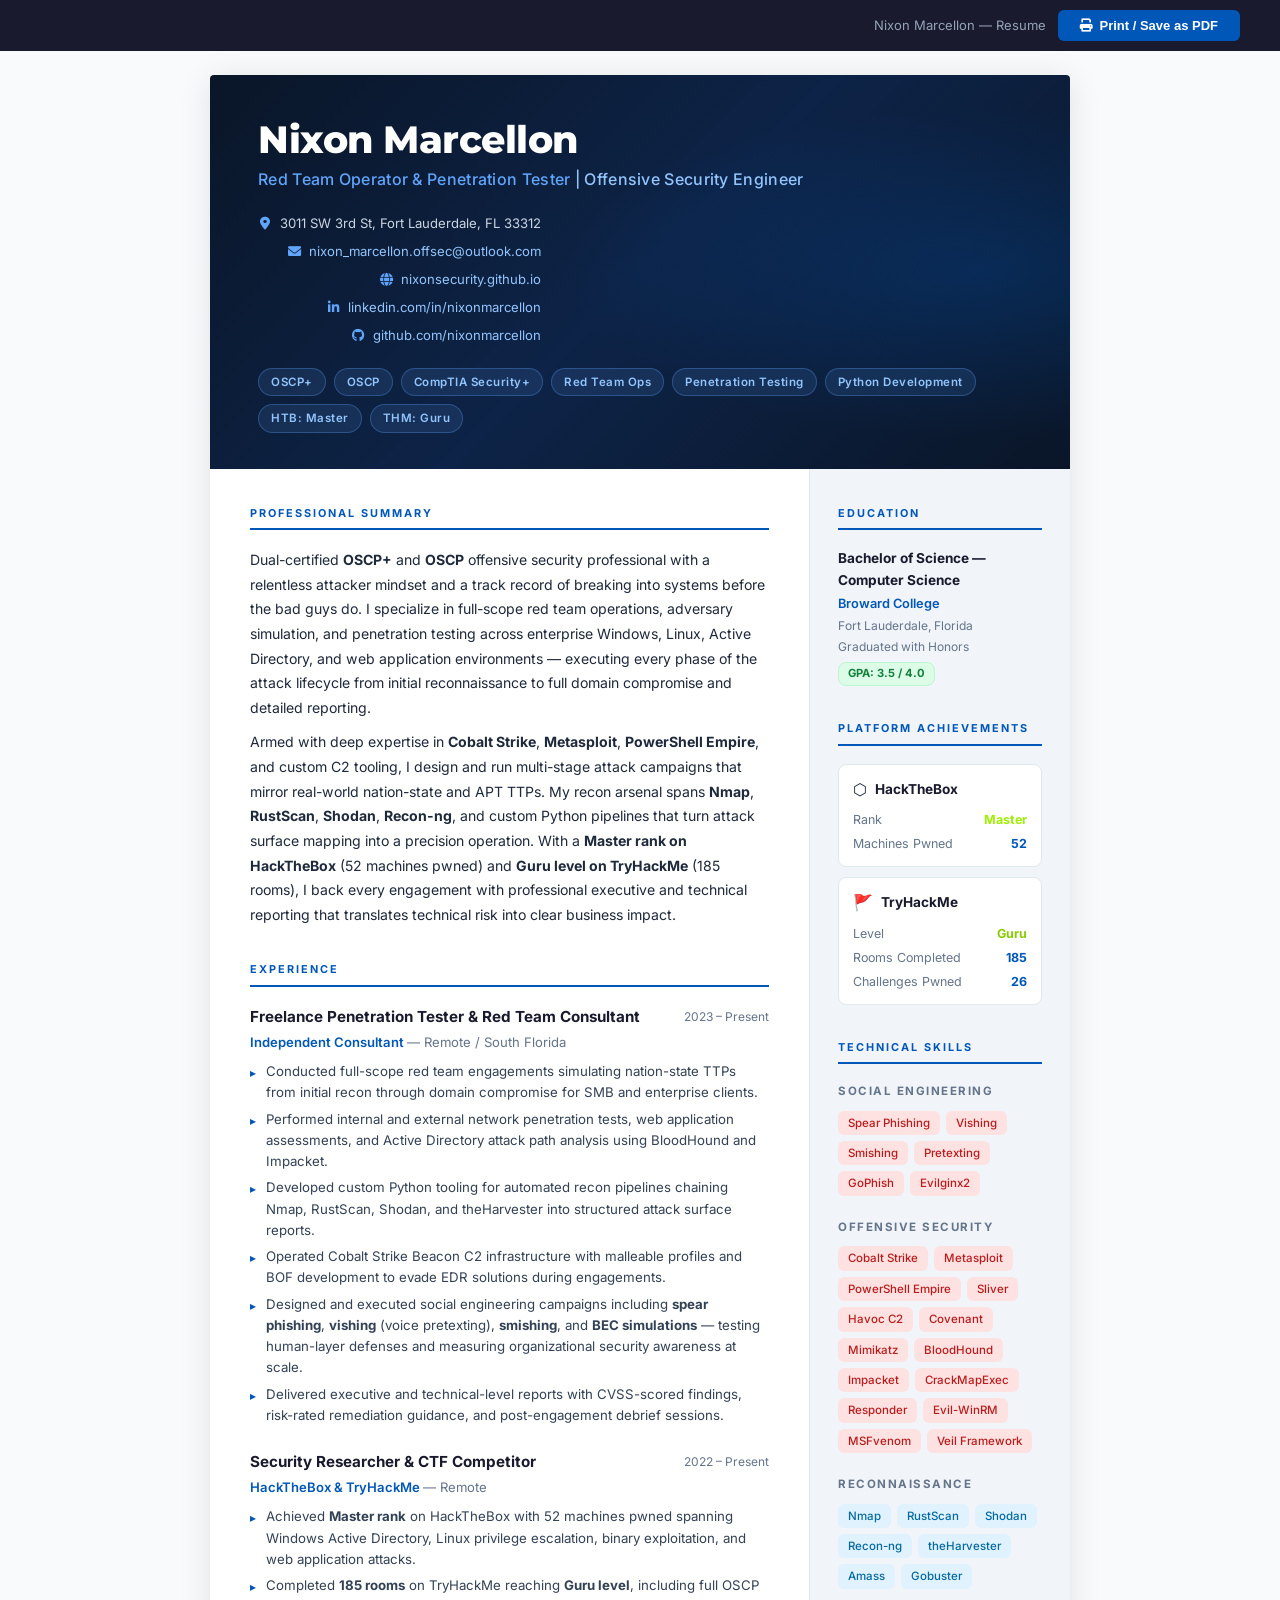
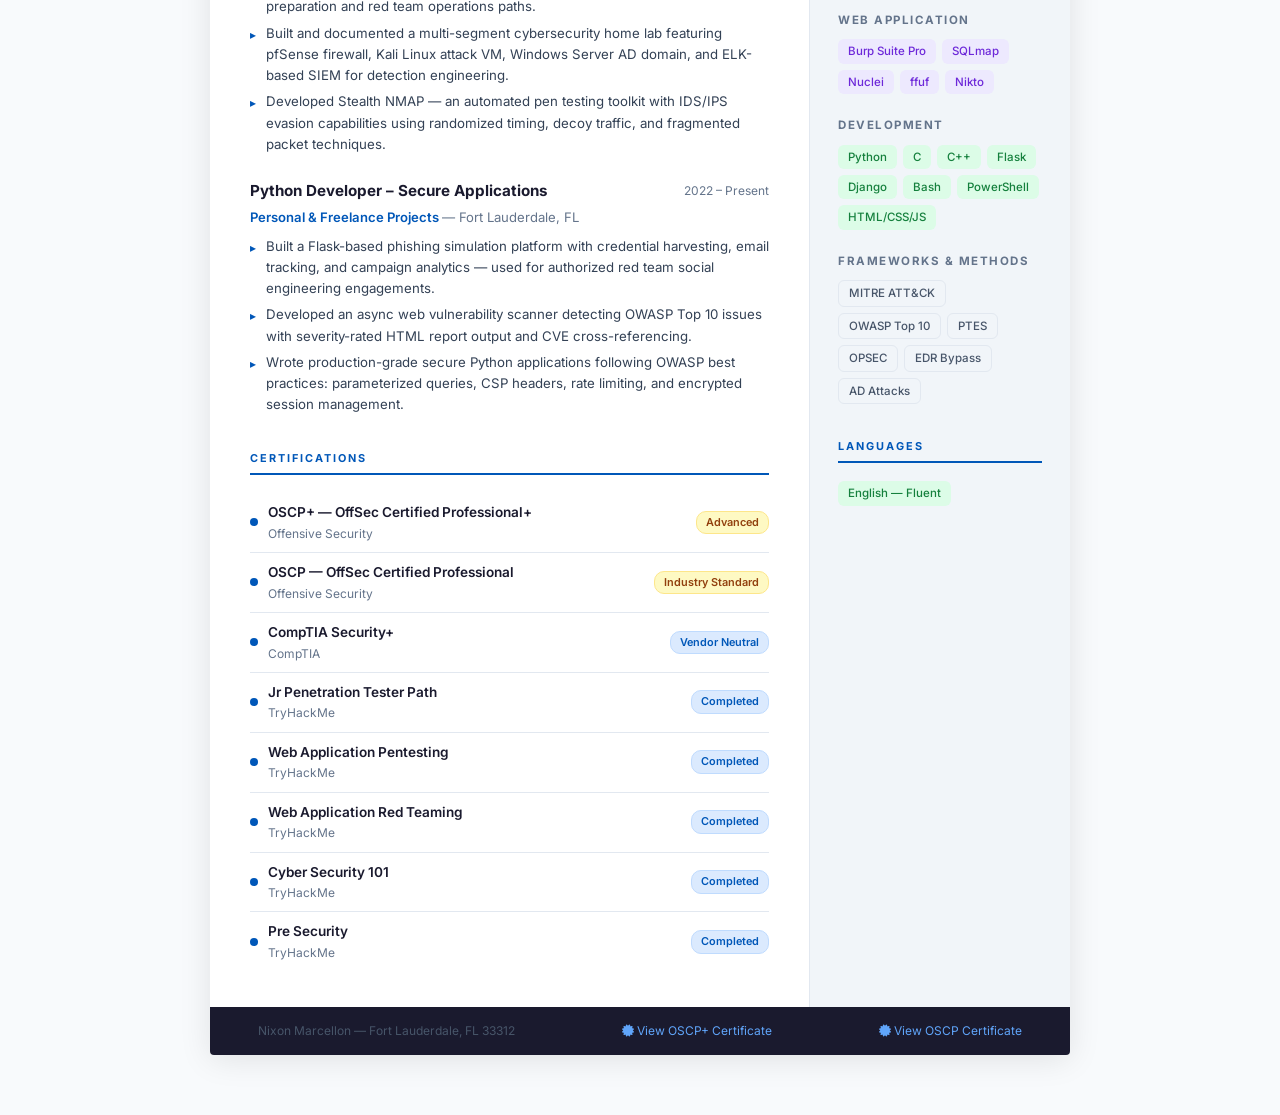
==== resume.html @ c21e5da6 "Initial portfolio launch" ====
<!DOCTYPE html>
<html lang="en">
<head>
  <meta charset="UTF-8" />
  <meta name="viewport" content="width=device-width, initial-scale=1.0" />
  <title>Nixon Marcellon – Resume</title>
  <link href="https://fonts.googleapis.com/css2?family=Inter:wght@300;400;500;600;700;800&family=Montserrat:wght@700;800&display=swap" rel="stylesheet">
  <style>
    *, *::before, *::after { box-sizing: border-box; margin: 0; padding: 0; }

    :root {
      --accent:   #0057b8;
      --accent2:  #003d82;
      --dark:     #1a1a2e;
      --text:     #1e293b;
      --muted:    #64748b;
      --border:   #e2e8f0;
      --bg:       #f8fafc;
      --white:    #ffffff;
      --green:    #16a34a;
    }

    html { scroll-behavior: smooth; }

    body {
      font-family: 'Inter', sans-serif;
      background: var(--bg);
      color: var(--text);
      line-height: 1.6;
      font-size: 14px;
    }

    /* ── Print button (hidden on print) ── */
    .print-bar {
      background: var(--dark);
      padding: 10px 40px;
      display: flex;
      justify-content: flex-end;
      gap: 12px;
      align-items: center;
    }
    .print-bar span { color: #94a3b8; font-size: 13px; }
    .btn-print {
      background: var(--accent);
      color: #fff;
      border: none;
      padding: 8px 22px;
      border-radius: 6px;
      font-size: 13px;
      font-weight: 600;
      cursor: pointer;
      display: flex;
      align-items: center;
      gap: 7px;
      transition: background 0.2s;
    }
    .btn-print:hover { background: var(--accent2); }

    /* ── Page wrapper ── */
    .page {
      max-width: 860px;
      margin: 24px auto 60px;
      background: var(--white);
      box-shadow: 0 4px 32px rgba(0,0,0,0.1);
      border-radius: 4px;
      overflow: hidden;
    }

    /* ── Header / Hero ── */
    .resume-header {
      background: linear-gradient(135deg, #0a1628 0%, #0d2347 50%, #0a1628 100%);
      padding: 44px 48px 36px;
      position: relative;
      overflow: hidden;
    }
    .resume-header::before {
      content: '';
      position: absolute;
      inset: 0;
      background: radial-gradient(ellipse 70% 60% at 90% 50%, rgba(0,87,184,0.25) 0%, transparent 70%);
    }
    .header-inner { position: relative; z-index: 1; }
    .header-top { display: flex; justify-content: space-between; align-items: flex-start; flex-wrap: wrap; gap: 20px; }

    .name-block h1 {
      font-family: 'Montserrat', sans-serif;
      font-size: 2.4rem;
      font-weight: 800;
      color: #ffffff;
      letter-spacing: -0.5px;
      line-height: 1.1;
    }
    .name-block .title-line {
      font-size: 1rem;
      color: #60a5fa;
      font-weight: 500;
      margin-top: 6px;
      letter-spacing: 0.3px;
    }
    .name-block .title-line span {
      color: #93c5fd;
    }

    .contact-block {
      display: flex;
      flex-direction: column;
      gap: 7px;
      align-items: flex-end;
    }
    .contact-item {
      display: flex;
      align-items: center;
      gap: 8px;
      color: #cbd5e1;
      font-size: 0.82rem;
    }
    .contact-item i { color: #60a5fa; width: 14px; text-align: center; }
    .contact-item a { color: #93c5fd; text-decoration: none; }

    .tag-row {
      display: flex;
      flex-wrap: wrap;
      gap: 8px;
      margin-top: 22px;
    }
    .h-tag {
      background: rgba(96,165,250,0.12);
      border: 1px solid rgba(96,165,250,0.3);
      color: #93c5fd;
      font-size: 0.72rem;
      padding: 4px 12px;
      border-radius: 20px;
      font-weight: 600;
      letter-spacing: 0.5px;
    }

    /* ── Body layout ── */
    .resume-body {
      display: grid;
      grid-template-columns: 1fr 260px;
      gap: 0;
    }

    /* ── Main column ── */
    .main-col { padding: 36px 40px; border-right: 1px solid var(--border); }

    /* ── Sidebar ── */
    .side-col { padding: 36px 28px; background: #f1f5f9; }

    /* ── Section styles ── */
    .section { margin-bottom: 34px; }
    .section:last-child { margin-bottom: 0; }

    .sec-title {
      font-size: 0.68rem;
      font-weight: 700;
      text-transform: uppercase;
      letter-spacing: 2px;
      color: var(--accent);
      border-bottom: 2px solid var(--accent);
      padding-bottom: 6px;
      margin-bottom: 18px;
    }

    /* ── Summary ── */
    .summary p {
      color: var(--text);
      font-size: 0.88rem;
      line-height: 1.75;
    }

    /* ── Experience / Education entries ── */
    .entry { margin-bottom: 24px; }
    .entry:last-child { margin-bottom: 0; }

    .entry-header {
      display: flex;
      justify-content: space-between;
      align-items: flex-start;
      flex-wrap: wrap;
      gap: 4px;
      margin-bottom: 3px;
    }
    .entry-title {
      font-weight: 700;
      font-size: 0.95rem;
      color: var(--dark);
    }
    .entry-date {
      font-size: 0.75rem;
      color: var(--muted);
      white-space: nowrap;
      padding-top: 2px;
    }
    .entry-sub {
      font-size: 0.82rem;
      color: var(--accent);
      font-weight: 600;
      margin-bottom: 8px;
    }
    .entry-sub .location {
      color: var(--muted);
      font-weight: 400;
    }

    .bullet-list {
      list-style: none;
      display: flex;
      flex-direction: column;
      gap: 5px;
    }
    .bullet-list li {
      font-size: 0.83rem;
      color: #334155;
      padding-left: 16px;
      position: relative;
      line-height: 1.6;
    }
    .bullet-list li::before {
      content: '▸';
      position: absolute;
      left: 0;
      color: var(--accent);
      font-size: 0.75rem;
      top: 2px;
    }

    /* ── Certs in main ── */
    .cert-row {
      display: flex;
      align-items: center;
      justify-content: space-between;
      padding: 9px 0;
      border-bottom: 1px solid var(--border);
      gap: 10px;
    }
    .cert-row:last-child { border-bottom: none; }
    .cert-row-left { display: flex; align-items: center; gap: 10px; }
    .cert-dot {
      width: 8px; height: 8px; border-radius: 50%;
      background: var(--accent);
      flex-shrink: 0;
    }
    .cert-row-name { font-size: 0.85rem; font-weight: 600; color: var(--dark); }
    .cert-row-issuer { font-size: 0.75rem; color: var(--muted); }
    .cert-row-badge {
      font-size: 0.68rem;
      background: #dbeafe;
      color: var(--accent);
      border: 1px solid #bfdbfe;
      padding: 2px 9px;
      border-radius: 10px;
      font-weight: 600;
      white-space: nowrap;
    }
    .cert-row-badge.gold {
      background: #fef9c3;
      color: #92400e;
      border-color: #fde68a;
    }

    /* ── Sidebar skills ── */
    .skill-group { margin-bottom: 22px; }
    .skill-group:last-child { margin-bottom: 0; }
    .skill-group-title {
      font-size: 0.72rem;
      font-weight: 700;
      text-transform: uppercase;
      letter-spacing: 1.5px;
      color: var(--muted);
      margin-bottom: 10px;
    }
    .skill-tag-wrap { display: flex; flex-wrap: wrap; gap: 6px; }
    .sk-tag {
      background: #e0f2fe;
      color: #0369a1;
      font-size: 0.72rem;
      padding: 3px 10px;
      border-radius: 6px;
      font-weight: 500;
    }
    .sk-tag.red { background: #fee2e2; color: #b91c1c; }
    .sk-tag.purple { background: #ede9fe; color: #6d28d9; }
    .sk-tag.green { background: #dcfce7; color: #15803d; }
    .sk-tag.gray { background: #f1f5f9; color: #475569; border: 1px solid #e2e8f0; }

    /* ── Platform stats sidebar ── */
    .platform-stat-item {
      background: var(--white);
      border: 1px solid var(--border);
      border-radius: 8px;
      padding: 12px 14px;
      margin-bottom: 10px;
    }
    .platform-stat-item:last-child { margin-bottom: 0; }
    .pstat-header {
      display: flex;
      align-items: center;
      gap: 8px;
      margin-bottom: 8px;
    }
    .pstat-icon { font-size: 1rem; }
    .pstat-name { font-weight: 700; font-size: 0.85rem; color: var(--dark); }
    .pstat-row { display: flex; justify-content: space-between; font-size: 0.78rem; margin-bottom: 4px; }
    .pstat-row:last-child { margin-bottom: 0; }
    .pstat-label { color: var(--muted); }
    .pstat-val { font-weight: 700; color: var(--accent); }
    .htb-color { color: #9fef00 !important; }
    .thm-color { color: #88cc00 !important; }

    /* ── Education sidebar entry ── */
    .edu-item { margin-bottom: 18px; }
    .edu-item:last-child { margin-bottom: 0; }
    .edu-degree { font-size: 0.85rem; font-weight: 700; color: var(--dark); }
    .edu-school { font-size: 0.8rem; color: var(--accent); font-weight: 600; margin-top: 2px; }
    .edu-detail { font-size: 0.75rem; color: var(--muted); margin-top: 2px; }
    .gpa-badge {
      display: inline-block;
      margin-top: 6px;
      background: #dcfce7;
      color: #15803d;
      border: 1px solid #bbf7d0;
      font-size: 0.7rem;
      font-weight: 700;
      padding: 2px 9px;
      border-radius: 8px;
    }

    /* ── Footer ── */
    .resume-footer {
      background: var(--dark);
      padding: 14px 48px;
      display: flex;
      justify-content: space-between;
      align-items: center;
      flex-wrap: wrap;
      gap: 8px;
    }
    .resume-footer span { color: #475569; font-size: 0.75rem; }
    .resume-footer a { color: #60a5fa; text-decoration: none; font-size: 0.75rem; }

    /* ── Print styles ── */
    @media print {
      .print-bar { display: none !important; }
      body { background: white; font-size: 12px; }
      .page { box-shadow: none; margin: 0; border-radius: 0; max-width: 100%; }
      .resume-header { -webkit-print-color-adjust: exact; print-color-adjust: exact; }
      .side-col { -webkit-print-color-adjust: exact; print-color-adjust: exact; }
    }

    @media (max-width: 700px) {
      .resume-body { grid-template-columns: 1fr; }
      .side-col { border-top: 1px solid var(--border); }
      .main-col { padding: 28px 24px; }
      .side-col { padding: 28px 24px; }
      .resume-header { padding: 32px 24px 28px; }
      .header-top { flex-direction: column; }
      .contact-block { align-items: flex-start; }
    }
  </style>
  <link rel="stylesheet" href="https://cdnjs.cloudflare.com/ajax/libs/font-awesome/6.0.0/css/all.min.css">
</head>
<body>

  <!-- Print bar -->
  <div class="print-bar">
    <span>Nixon Marcellon — Resume</span>
    <button class="btn-print" onclick="window.print()">
      <i class="fas fa-print"></i> Print / Save as PDF
    </button>
  </div>

  <div class="page">

    <!-- ── Header ── -->
    <header class="resume-header">
      <div class="header-inner">
        <div class="header-top">
          <div class="name-block">
            <h1>Nixon Marcellon</h1>
            <div class="title-line">Red Team Operator &amp; Penetration Tester <span>| Offensive Security Engineer</span></div>
          </div>
          <div class="contact-block">
            <div class="contact-item"><i class="fas fa-map-marker-alt"></i> 3011 SW 3rd St, Fort Lauderdale, FL 33312</div>
            <div class="contact-item"><i class="fas fa-envelope"></i> <a href="mailto:nixon_marcellon.offsec@outlook.com">nixon_marcellon.offsec@outlook.com</a></div>
            <div class="contact-item"><i class="fas fa-globe"></i> <a href="https://nixonsecurity.github.io" target="_blank">nixonsecurity.github.io</a></div>
            <div class="contact-item"><i class="fab fa-linkedin-in"></i> <a href="#">linkedin.com/in/nixonmarcellon</a></div>
            <div class="contact-item"><i class="fab fa-github"></i> <a href="#">github.com/nixonmarcellon</a></div>
          </div>
        </div>
        <div class="tag-row">
          <span class="h-tag">OSCP+</span>
          <span class="h-tag">OSCP</span>
          <span class="h-tag">CompTIA Security+</span>
          <span class="h-tag">Red Team Ops</span>
          <span class="h-tag">Penetration Testing</span>
          <span class="h-tag">Python Development</span>
          <span class="h-tag">HTB: Master</span>
          <span class="h-tag">THM: Guru</span>
        </div>
      </div>
    </header>

    <div class="resume-body">

      <!-- ══ MAIN COLUMN ══ -->
      <div class="main-col">

        <!-- Professional Summary -->
        <div class="section summary">
          <div class="sec-title">Professional Summary</div>
          <p>
            Dual-certified <strong>OSCP+</strong> and <strong>OSCP</strong> offensive security professional with a relentless attacker mindset and a track record of breaking into systems before the bad guys do. I specialize in full-scope red team operations, adversary simulation, and penetration testing across enterprise Windows, Linux, Active Directory, and web application environments — executing every phase of the attack lifecycle from initial reconnaissance to full domain compromise and detailed reporting.
          </p>
          <p style="margin-top:10px;">
            Armed with deep expertise in <strong>Cobalt Strike</strong>, <strong>Metasploit</strong>, <strong>PowerShell Empire</strong>, and custom C2 tooling, I design and run multi-stage attack campaigns that mirror real-world nation-state and APT TTPs. My recon arsenal spans <strong>Nmap</strong>, <strong>RustScan</strong>, <strong>Shodan</strong>, <strong>Recon-ng</strong>, and custom Python pipelines that turn attack surface mapping into a precision operation. With a <strong>Master rank on HackTheBox</strong> (52 machines pwned) and <strong>Guru level on TryHackMe</strong> (185 rooms), I back every engagement with professional executive and technical reporting that translates technical risk into clear business impact.
          </p>
        </div>

        <!-- Experience -->
        <div class="section">
          <div class="sec-title">Experience</div>

          <div class="entry">
            <div class="entry-header">
              <div class="entry-title">Freelance Penetration Tester &amp; Red Team Consultant</div>
              <div class="entry-date">2023 – Present</div>
            </div>
            <div class="entry-sub">Independent Consultant <span class="location">— Remote / South Florida</span></div>
            <ul class="bullet-list">
              <li>Conducted full-scope red team engagements simulating nation-state TTPs from initial recon through domain compromise for SMB and enterprise clients.</li>
              <li>Performed internal and external network penetration tests, web application assessments, and Active Directory attack path analysis using BloodHound and Impacket.</li>
              <li>Developed custom Python tooling for automated recon pipelines chaining Nmap, RustScan, Shodan, and theHarvester into structured attack surface reports.</li>
              <li>Operated Cobalt Strike Beacon C2 infrastructure with malleable profiles and BOF development to evade EDR solutions during engagements.</li>
              <li>Designed and executed social engineering campaigns including <strong>spear phishing</strong>, <strong>vishing</strong> (voice pretexting), <strong>smishing</strong>, and <strong>BEC simulations</strong> — testing human-layer defenses and measuring organizational security awareness at scale.</li>
              <li>Delivered executive and technical-level reports with CVSS-scored findings, risk-rated remediation guidance, and post-engagement debrief sessions.</li>
            </ul>
          </div>

          <div class="entry">
            <div class="entry-header">
              <div class="entry-title">Security Researcher &amp; CTF Competitor</div>
              <div class="entry-date">2022 – Present</div>
            </div>
            <div class="entry-sub">HackTheBox &amp; TryHackMe <span class="location">— Remote</span></div>
            <ul class="bullet-list">
              <li>Achieved <strong>Master rank</strong> on HackTheBox with 52 machines pwned spanning Windows Active Directory, Linux privilege escalation, binary exploitation, and web application attacks.</li>
              <li>Completed <strong>185 rooms</strong> on TryHackMe reaching <strong>Guru level</strong>, including full OSCP preparation and red team operations paths.</li>
              <li>Built and documented a multi-segment cybersecurity home lab featuring pfSense firewall, Kali Linux attack VM, Windows Server AD domain, and ELK-based SIEM for detection engineering.</li>
              <li>Developed Stealth NMAP — an automated pen testing toolkit with IDS/IPS evasion capabilities using randomized timing, decoy traffic, and fragmented packet techniques.</li>
            </ul>
          </div>

          <div class="entry">
            <div class="entry-header">
              <div class="entry-title">Python Developer – Secure Applications</div>
              <div class="entry-date">2022 – Present</div>
            </div>
            <div class="entry-sub">Personal &amp; Freelance Projects <span class="location">— Fort Lauderdale, FL</span></div>
            <ul class="bullet-list">
              <li>Built a Flask-based phishing simulation platform with credential harvesting, email tracking, and campaign analytics — used for authorized red team social engineering engagements.</li>
              <li>Developed an async web vulnerability scanner detecting OWASP Top 10 issues with severity-rated HTML report output and CVE cross-referencing.</li>
              <li>Wrote production-grade secure Python applications following OWASP best practices: parameterized queries, CSP headers, rate limiting, and encrypted session management.</li>
            </ul>
          </div>
        </div>

        <!-- Certifications -->
        <div class="section">
          <div class="sec-title">Certifications</div>

          <div class="cert-row">
            <div class="cert-row-left">
              <div class="cert-dot"></div>
              <div>
                <div class="cert-row-name">OSCP+ — OffSec Certified Professional+</div>
                <div class="cert-row-issuer">Offensive Security</div>
              </div>
            </div>
            <span class="cert-row-badge gold">Advanced</span>
          </div>

          <div class="cert-row">
            <div class="cert-row-left">
              <div class="cert-dot"></div>
              <div>
                <div class="cert-row-name">OSCP — OffSec Certified Professional</div>
                <div class="cert-row-issuer">Offensive Security</div>
              </div>
            </div>
            <span class="cert-row-badge gold">Industry Standard</span>
          </div>

          <div class="cert-row">
            <div class="cert-row-left">
              <div class="cert-dot"></div>
              <div>
                <div class="cert-row-name">CompTIA Security+</div>
                <div class="cert-row-issuer">CompTIA</div>
              </div>
            </div>
            <span class="cert-row-badge">Vendor Neutral</span>
          </div>

          <div class="cert-row">
            <div class="cert-row-left">
              <div class="cert-dot"></div>
              <div>
                <div class="cert-row-name">Jr Penetration Tester Path</div>
                <div class="cert-row-issuer">TryHackMe</div>
              </div>
            </div>
            <span class="cert-row-badge">Completed</span>
          </div>

          <div class="cert-row">
            <div class="cert-row-left">
              <div class="cert-dot"></div>
              <div>
                <div class="cert-row-name">Web Application Pentesting</div>
                <div class="cert-row-issuer">TryHackMe</div>
              </div>
            </div>
            <span class="cert-row-badge">Completed</span>
          </div>

          <div class="cert-row">
            <div class="cert-row-left">
              <div class="cert-dot"></div>
              <div>
                <div class="cert-row-name">Web Application Red Teaming</div>
                <div class="cert-row-issuer">TryHackMe</div>
              </div>
            </div>
            <span class="cert-row-badge">Completed</span>
          </div>

          <div class="cert-row">
            <div class="cert-row-left">
              <div class="cert-dot"></div>
              <div>
                <div class="cert-row-name">Cyber Security 101</div>
                <div class="cert-row-issuer">TryHackMe</div>
              </div>
            </div>
            <span class="cert-row-badge">Completed</span>
          </div>

          <div class="cert-row">
            <div class="cert-row-left">
              <div class="cert-dot"></div>
              <div>
                <div class="cert-row-name">Pre Security</div>
                <div class="cert-row-issuer">TryHackMe</div>
              </div>
            </div>
            <span class="cert-row-badge">Completed</span>
          </div>
        </div>

      </div><!-- /main-col -->

      <!-- ══ SIDEBAR ══ -->
      <div class="side-col">

        <!-- Education -->
        <div class="section">
          <div class="sec-title">Education</div>
          <div class="edu-item">
            <div class="edu-degree">Bachelor of Science — Computer Science</div>
            <div class="edu-school">Broward College</div>
            <div class="edu-detail">Fort Lauderdale, Florida</div>
            <div class="edu-detail">Graduated with Honors</div>
            <span class="gpa-badge">GPA: 3.5 / 4.0</span>
          </div>
        </div>

        <!-- Platform Achievements -->
        <div class="section">
          <div class="sec-title">Platform Achievements</div>

          <div class="platform-stat-item">
            <div class="pstat-header">
              <span class="pstat-icon">⬡</span>
              <span class="pstat-name">HackTheBox</span>
            </div>
            <div class="pstat-row">
              <span class="pstat-label">Rank</span>
              <span class="pstat-val htb-color">Master</span>
            </div>
            <div class="pstat-row">
              <span class="pstat-label">Machines Pwned</span>
              <span class="pstat-val">52</span>
            </div>
          </div>

          <div class="platform-stat-item">
            <div class="pstat-header">
              <span class="pstat-icon">🚩</span>
              <span class="pstat-name">TryHackMe</span>
            </div>
            <div class="pstat-row">
              <span class="pstat-label">Level</span>
              <span class="pstat-val thm-color">Guru</span>
            </div>
            <div class="pstat-row">
              <span class="pstat-label">Rooms Completed</span>
              <span class="pstat-val">185</span>
            </div>
            <div class="pstat-row">
              <span class="pstat-label">Challenges Pwned</span>
              <span class="pstat-val">26</span>
            </div>
          </div>
        </div>

        <!-- Technical Skills -->
        <div class="section">
          <div class="sec-title">Technical Skills</div>

          <div class="skill-group">
            <div class="skill-group-title">Social Engineering</div>
            <div class="skill-tag-wrap">
              <span class="sk-tag red">Spear Phishing</span>
              <span class="sk-tag red">Vishing</span>
              <span class="sk-tag red">Smishing</span>       
              <span class="sk-tag red">Pretexting</span>
              <span class="sk-tag red">GoPhish</span>
              <span class="sk-tag red">Evilginx2</span>
            </div>
          </div>

          <div class="skill-group">
            <div class="skill-group-title">Offensive Security</div>
            <div class="skill-tag-wrap">
              <span class="sk-tag red">Cobalt Strike</span>
              <span class="sk-tag red">Metasploit</span>
              <span class="sk-tag red">PowerShell Empire</span>
              <span class="sk-tag red">Sliver</span>
              <span class="sk-tag red">Havoc C2</span>
              <span class="sk-tag red">Covenant</span>
              <span class="sk-tag red">Mimikatz</span>
              <span class="sk-tag red">BloodHound</span>
              <span class="sk-tag red">Impacket</span>
              <span class="sk-tag red">CrackMapExec</span>
              <span class="sk-tag red">Responder</span>
              <span class="sk-tag red">Evil-WinRM</span>
              <span class="sk-tag red">MSFvenom</span>
              <span class="sk-tag red">Veil Framework</span>
            </div>
          </div>

          <div class="skill-group">
            <div class="skill-group-title">Reconnaissance</div>
            <div class="skill-tag-wrap">
              <span class="sk-tag">Nmap</span>
              <span class="sk-tag">RustScan</span>
              <span class="sk-tag">Shodan</span>
              <span class="sk-tag">Recon-ng</span>
              <span class="sk-tag">theHarvester</span>
              <span class="sk-tag">Amass</span>
              <span class="sk-tag">Gobuster</span>
            </div>
          </div>

          <div class="skill-group">
            <div class="skill-group-title">Web Application</div>
            <div class="skill-tag-wrap">
              <span class="sk-tag purple">Burp Suite Pro</span>
              <span class="sk-tag purple">SQLmap</span>
              <span class="sk-tag purple">Nuclei</span>
              <span class="sk-tag purple">ffuf</span>
              <span class="sk-tag purple">Nikto</span>
            </div>
          </div>

          <div class="skill-group">
            <div class="skill-group-title">Development</div>
            <div class="skill-tag-wrap">
              <span class="sk-tag green">Python</span>
              <span class="sk-tag green">C</span>
              <span class="sk-tag green">C++</span>
              <span class="sk-tag green">Flask</span>
              <span class="sk-tag green">Django</span>
              <span class="sk-tag green">Bash</span>
              <span class="sk-tag green">PowerShell</span>
              <span class="sk-tag green">HTML/CSS/JS</span>
            </div>
          </div>

          <div class="skill-group">
            <div class="skill-group-title">Frameworks &amp; Methods</div>
            <div class="skill-tag-wrap">
              <span class="sk-tag gray">MITRE ATT&amp;CK</span>
              <span class="sk-tag gray">OWASP Top 10</span>
              <span class="sk-tag gray">PTES</span>
              <span class="sk-tag gray">OPSEC</span>
              <span class="sk-tag gray">EDR Bypass</span>
              <span class="sk-tag gray">AD Attacks</span>
            </div>
          </div>
        </div>

        <!-- Languages -->
        <div class="section">
          <div class="sec-title">Languages</div>
          <div class="skill-tag-wrap">
            <span class="sk-tag green">English — Fluent</span>
          </div>
        </div>

      </div><!-- /side-col -->

    </div><!-- /resume-body -->

    <!-- Footer -->
    <div class="resume-footer">
      <span>Nixon Marcellon &mdash; Fort Lauderdale, FL 33312</span>
      <a href="certs/OSCP+_cert.pdf" target="_blank"><i class="fas fa-certificate"></i> View OSCP+ Certificate</a>
      <a href="certs/OSCP_cert.pdf" target="_blank"><i class="fas fa-certificate"></i> View OSCP Certificate</a>
    </div>

  </div><!-- /page -->

</body>
</html>
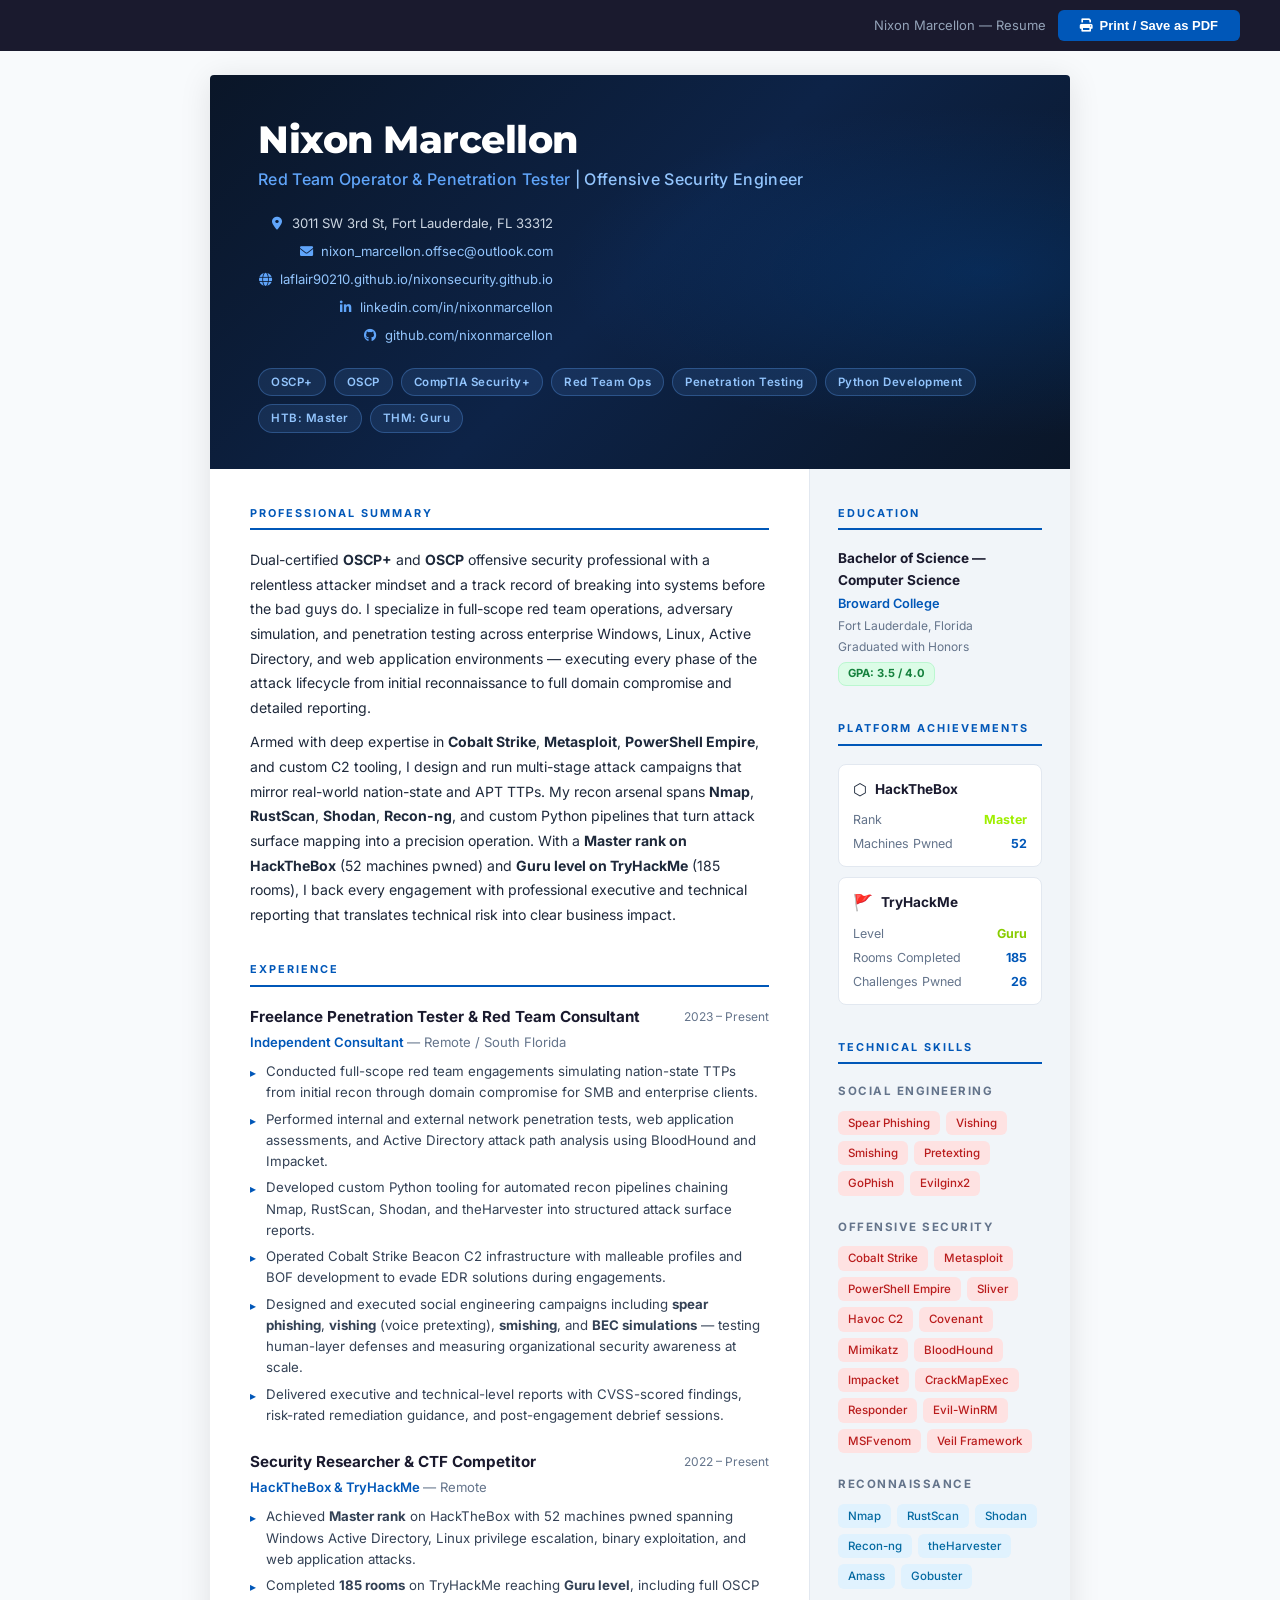
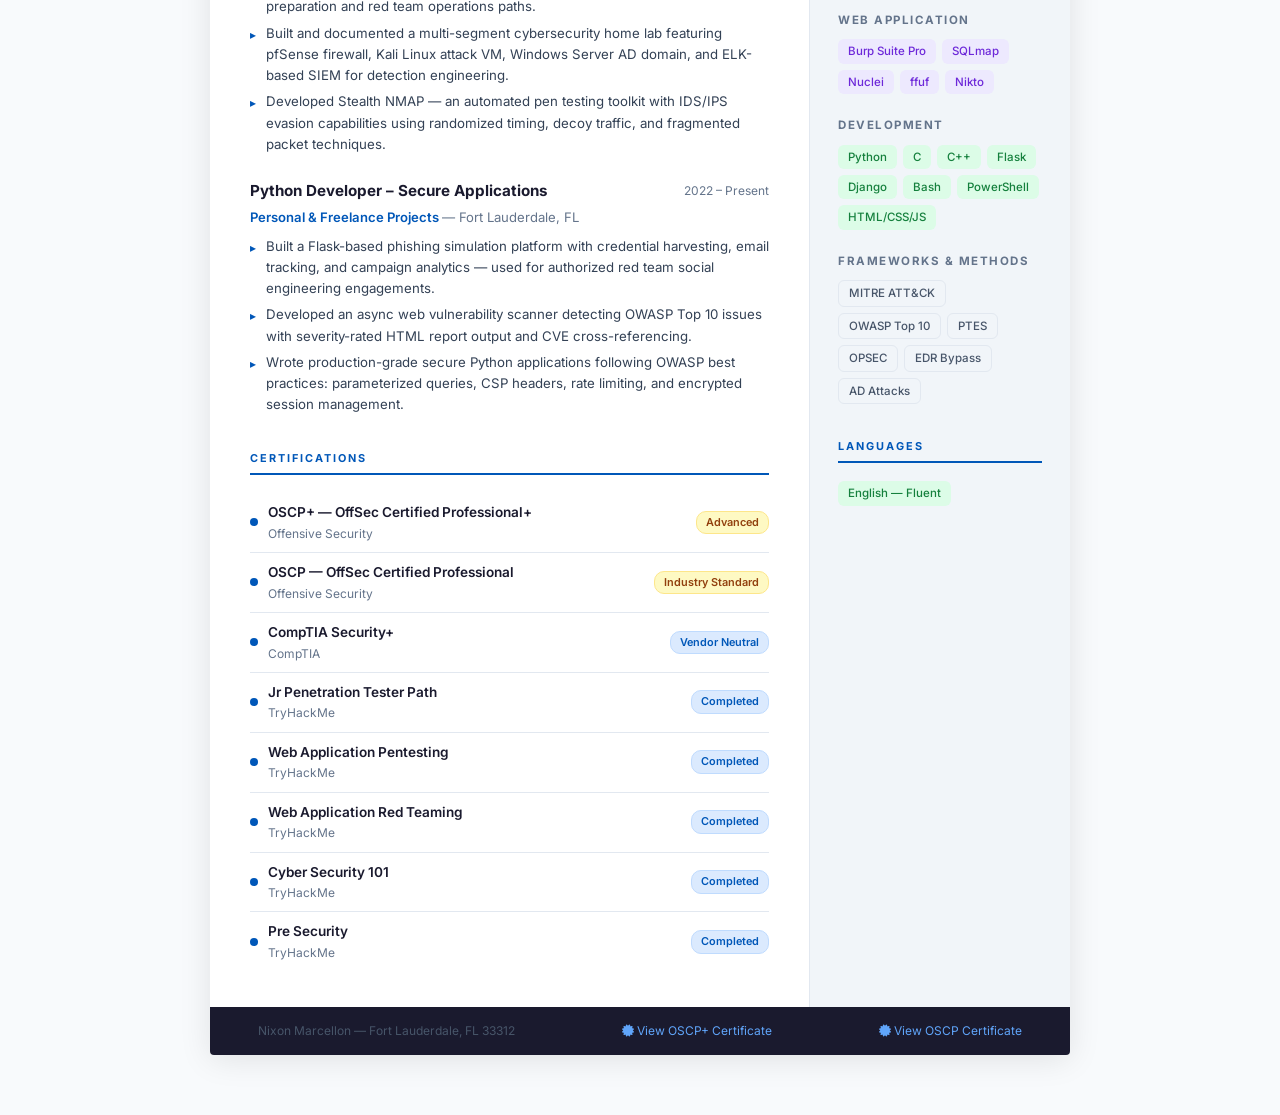
==== commit 59ff6ee7: "Update contact link to new GitHub Pages URL" ====
--- a/resume.html
+++ b/resume.html
@@ -383,7 +383,7 @@
           <div class="contact-block">
             <div class="contact-item"><i class="fas fa-map-marker-alt"></i> 3011 SW 3rd St, Fort Lauderdale, FL 33312</div>
             <div class="contact-item"><i class="fas fa-envelope"></i> <a href="mailto:nixon_marcellon.offsec@outlook.com">nixon_marcellon.offsec@outlook.com</a></div>
-            <div class="contact-item"><i class="fas fa-globe"></i> <a href="https://nixonsecurity.github.io" target="_blank">nixonsecurity.github.io</a></div>
+            <div class="contact-item"><i class="fas fa-globe"></i> <a href="https://laflair90210.github.io/nixonsecurity.github.io/" target="_blank">laflair90210.github.io/nixonsecurity.github.io</a></div>
             <div class="contact-item"><i class="fab fa-linkedin-in"></i> <a href="#">linkedin.com/in/nixonmarcellon</a></div>
             <div class="contact-item"><i class="fab fa-github"></i> <a href="#">github.com/nixonmarcellon</a></div>
           </div>
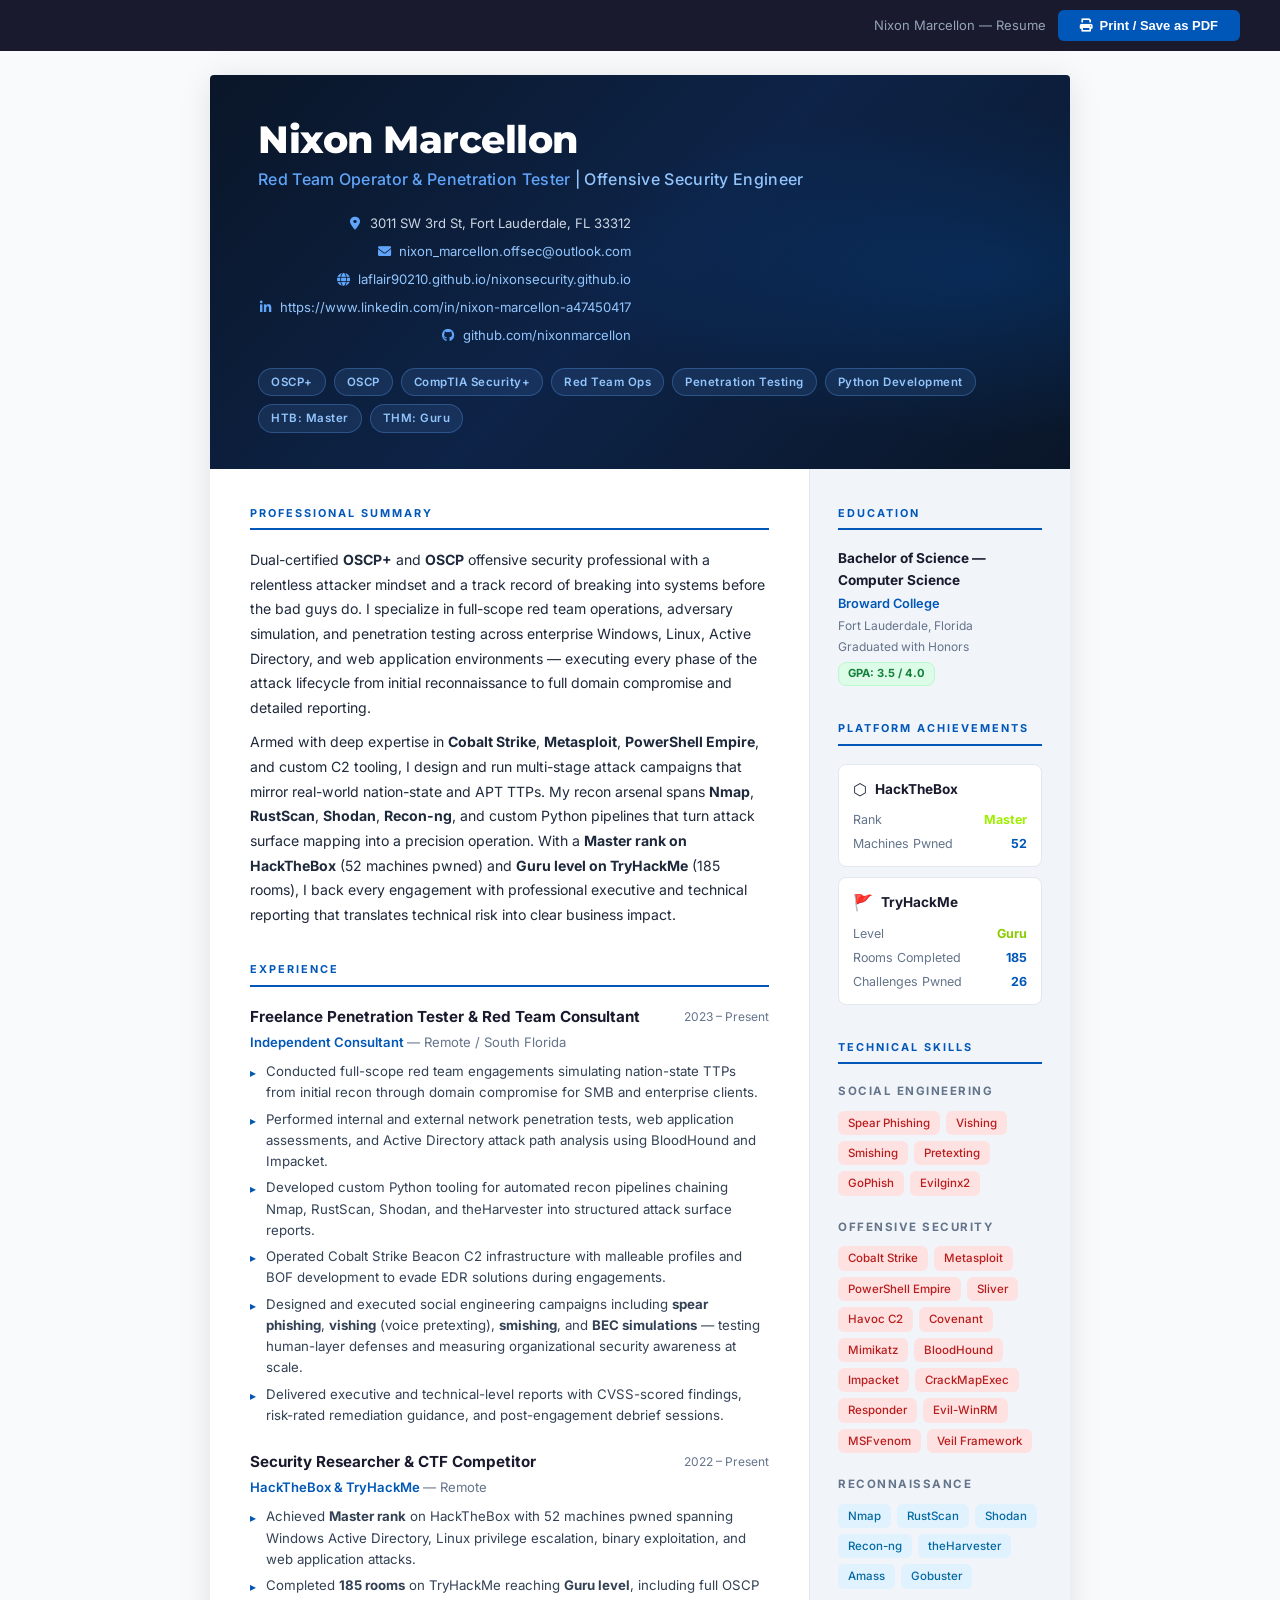
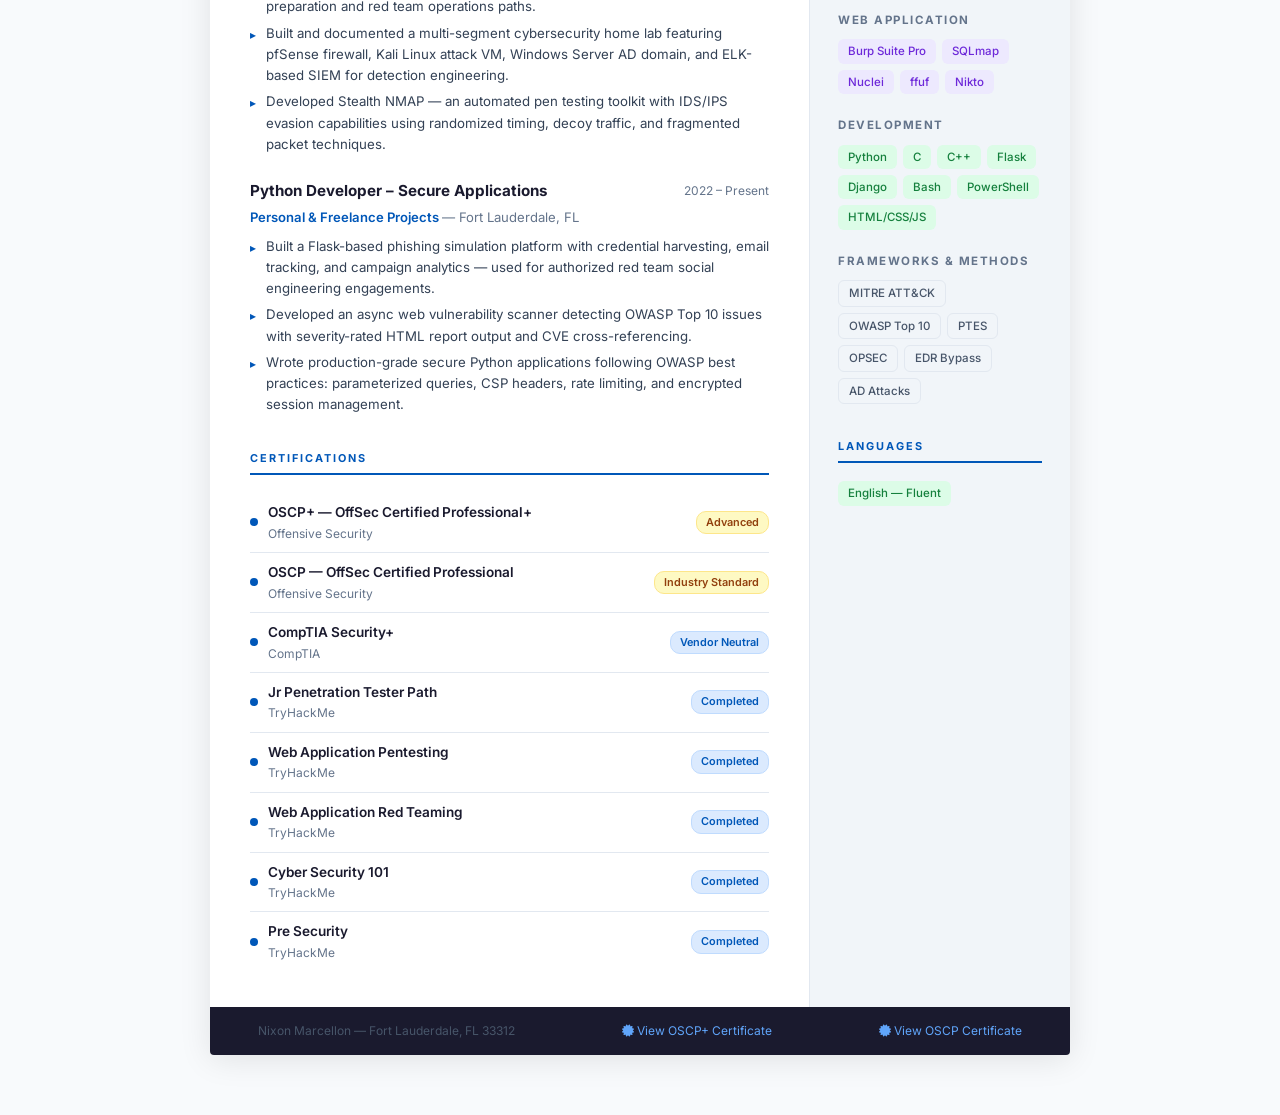
==== commit cd8dd985: "Update LinkedIn link in resume.html" ====
--- a/resume.html
+++ b/resume.html
@@ -384,7 +384,7 @@
             <div class="contact-item"><i class="fas fa-map-marker-alt"></i> 3011 SW 3rd St, Fort Lauderdale, FL 33312</div>
             <div class="contact-item"><i class="fas fa-envelope"></i> <a href="mailto:nixon_marcellon.offsec@outlook.com">nixon_marcellon.offsec@outlook.com</a></div>
             <div class="contact-item"><i class="fas fa-globe"></i> <a href="https://laflair90210.github.io/nixonsecurity.github.io/" target="_blank">laflair90210.github.io/nixonsecurity.github.io</a></div>
-            <div class="contact-item"><i class="fab fa-linkedin-in"></i> <a href="#">linkedin.com/in/nixonmarcellon</a></div>
+            <div class="contact-item"><i class="fab fa-linkedin-in"></i> <a href="#">https://www.linkedin.com/in/nixon-marcellon-a47450417</a></div>
             <div class="contact-item"><i class="fab fa-github"></i> <a href="#">github.com/nixonmarcellon</a></div>
           </div>
         </div>
